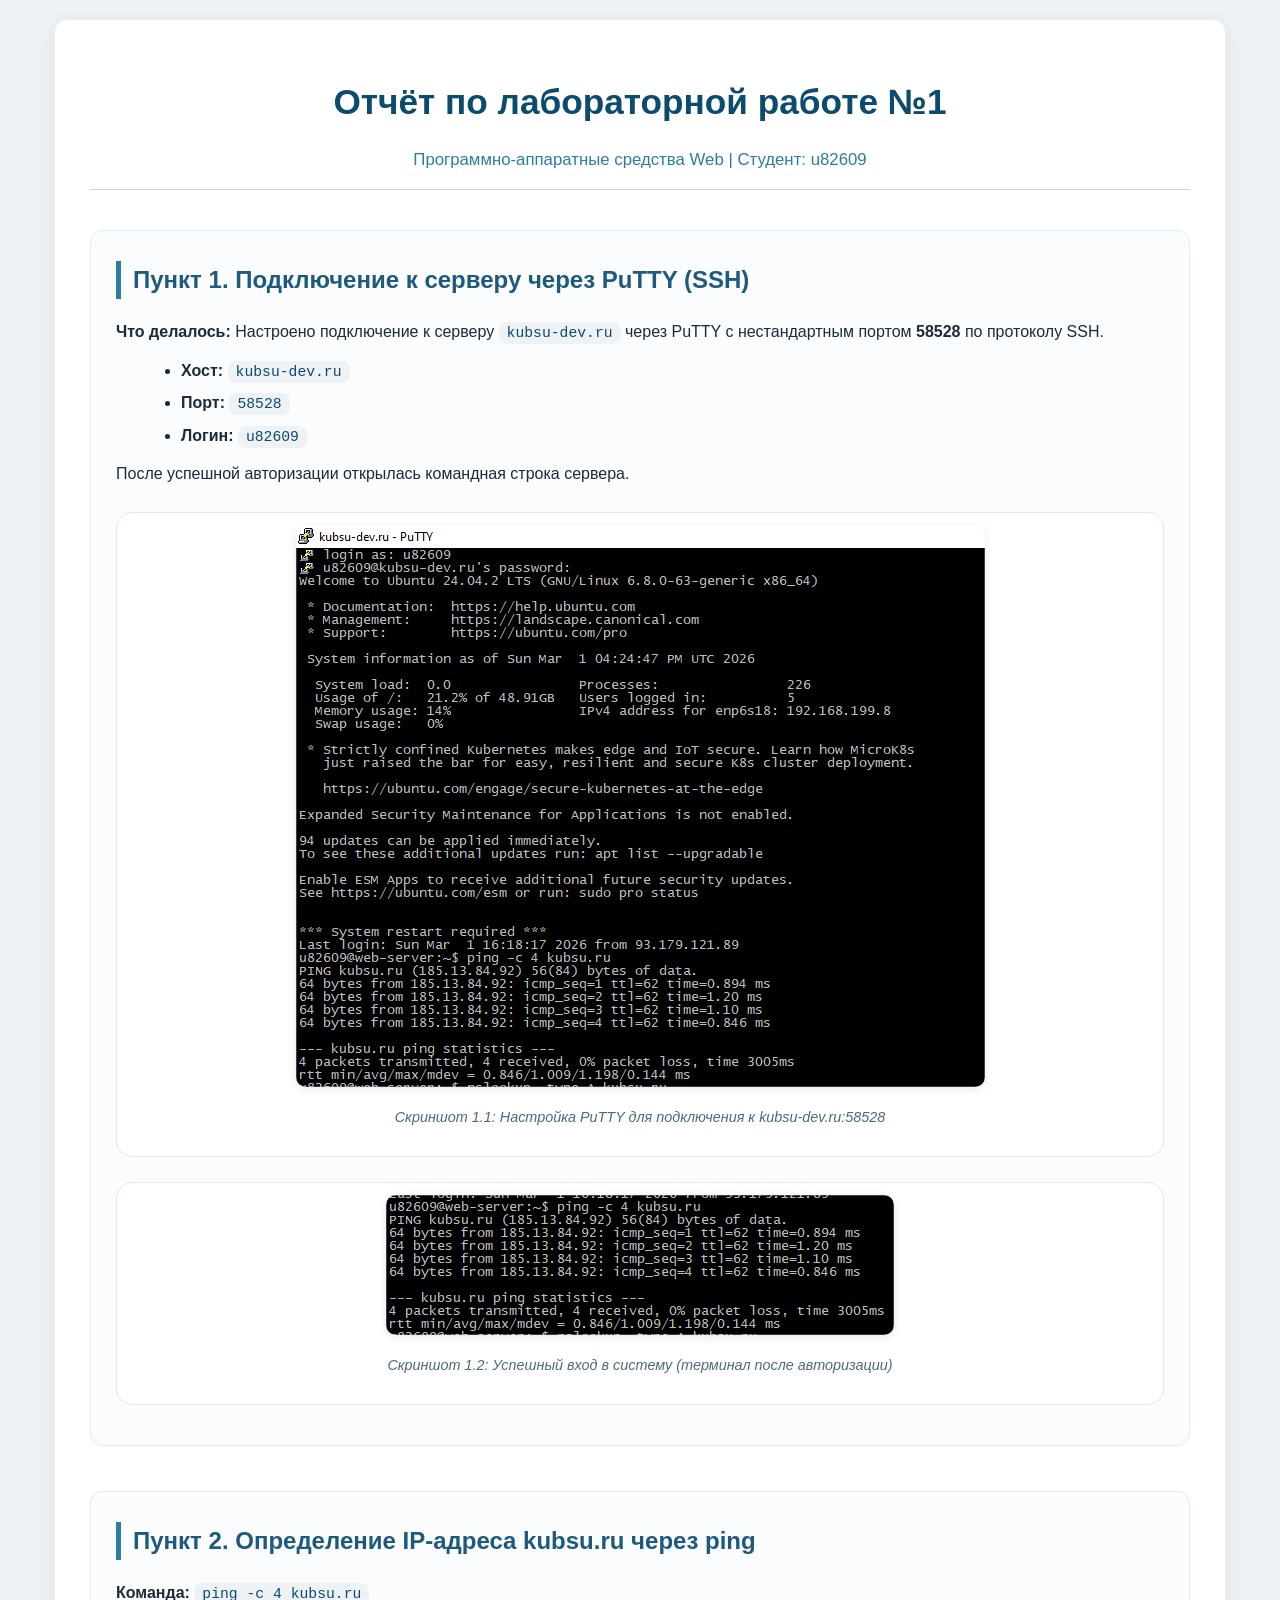
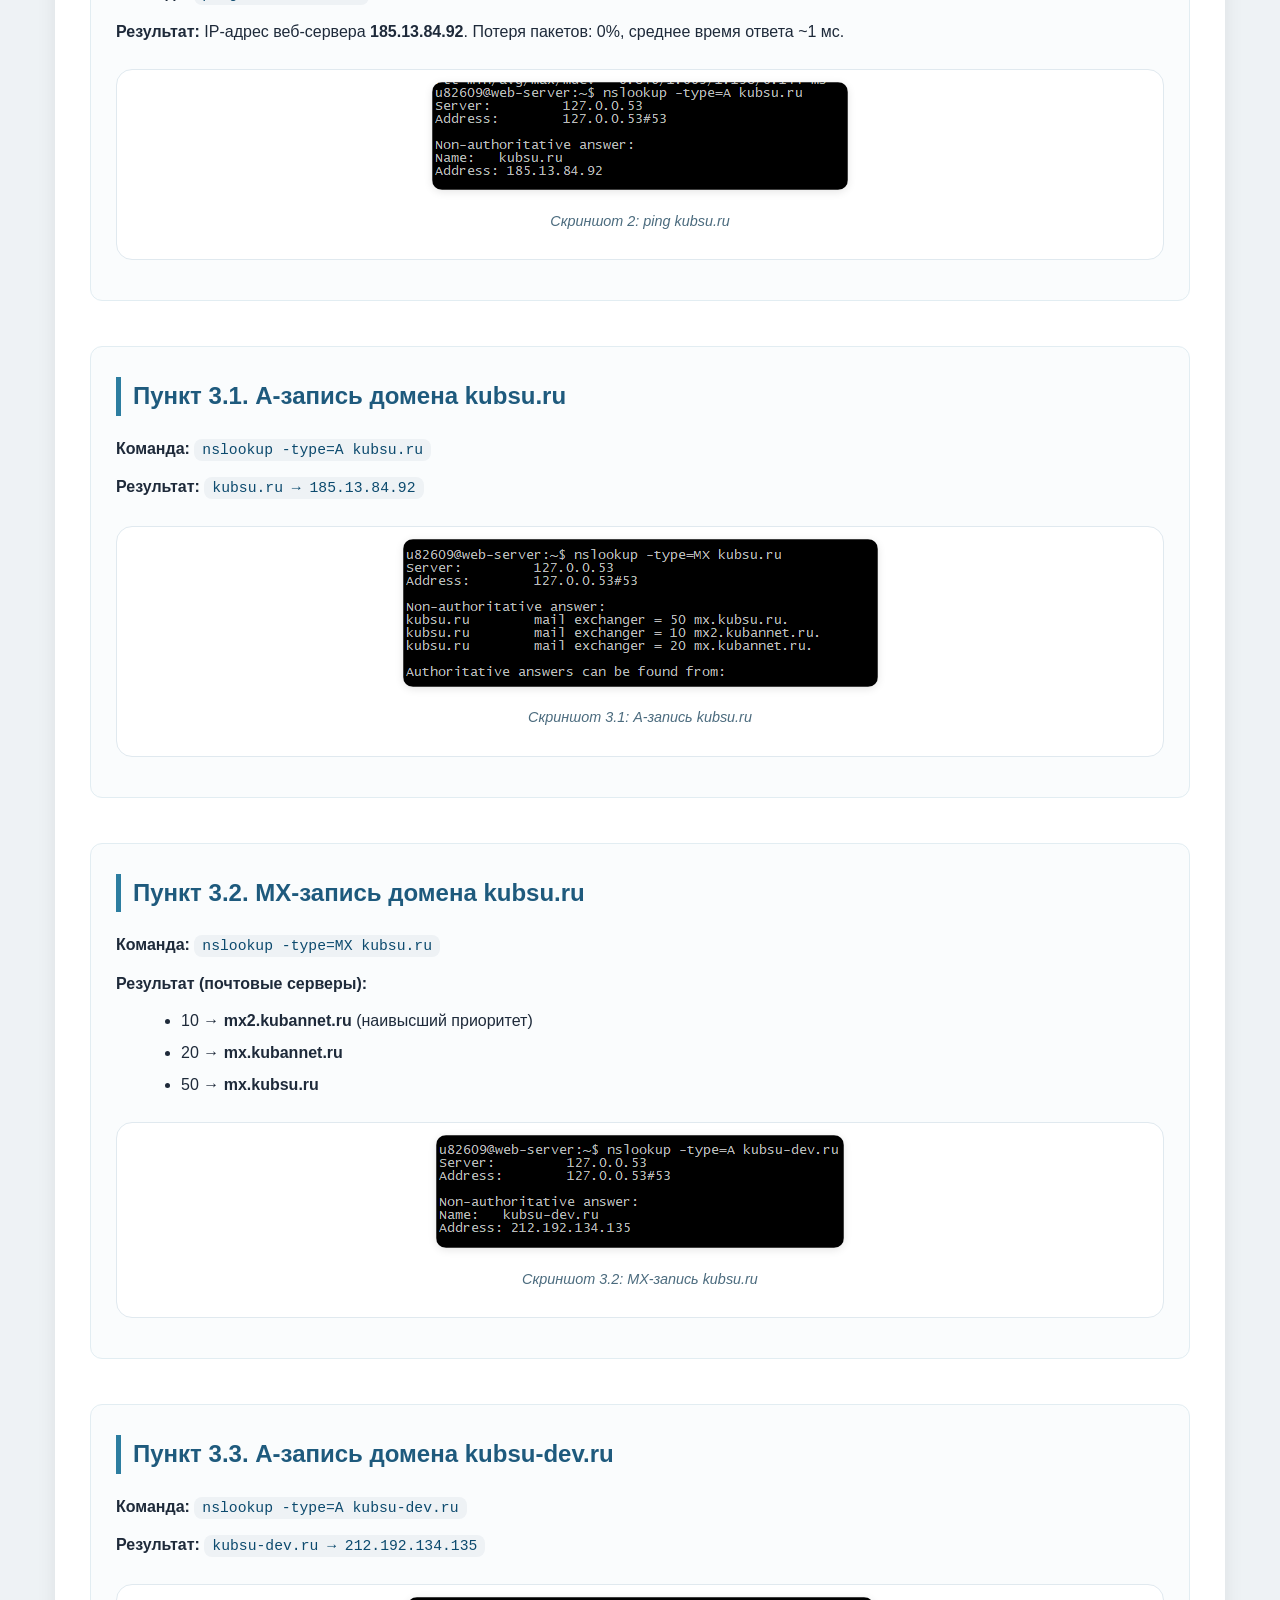
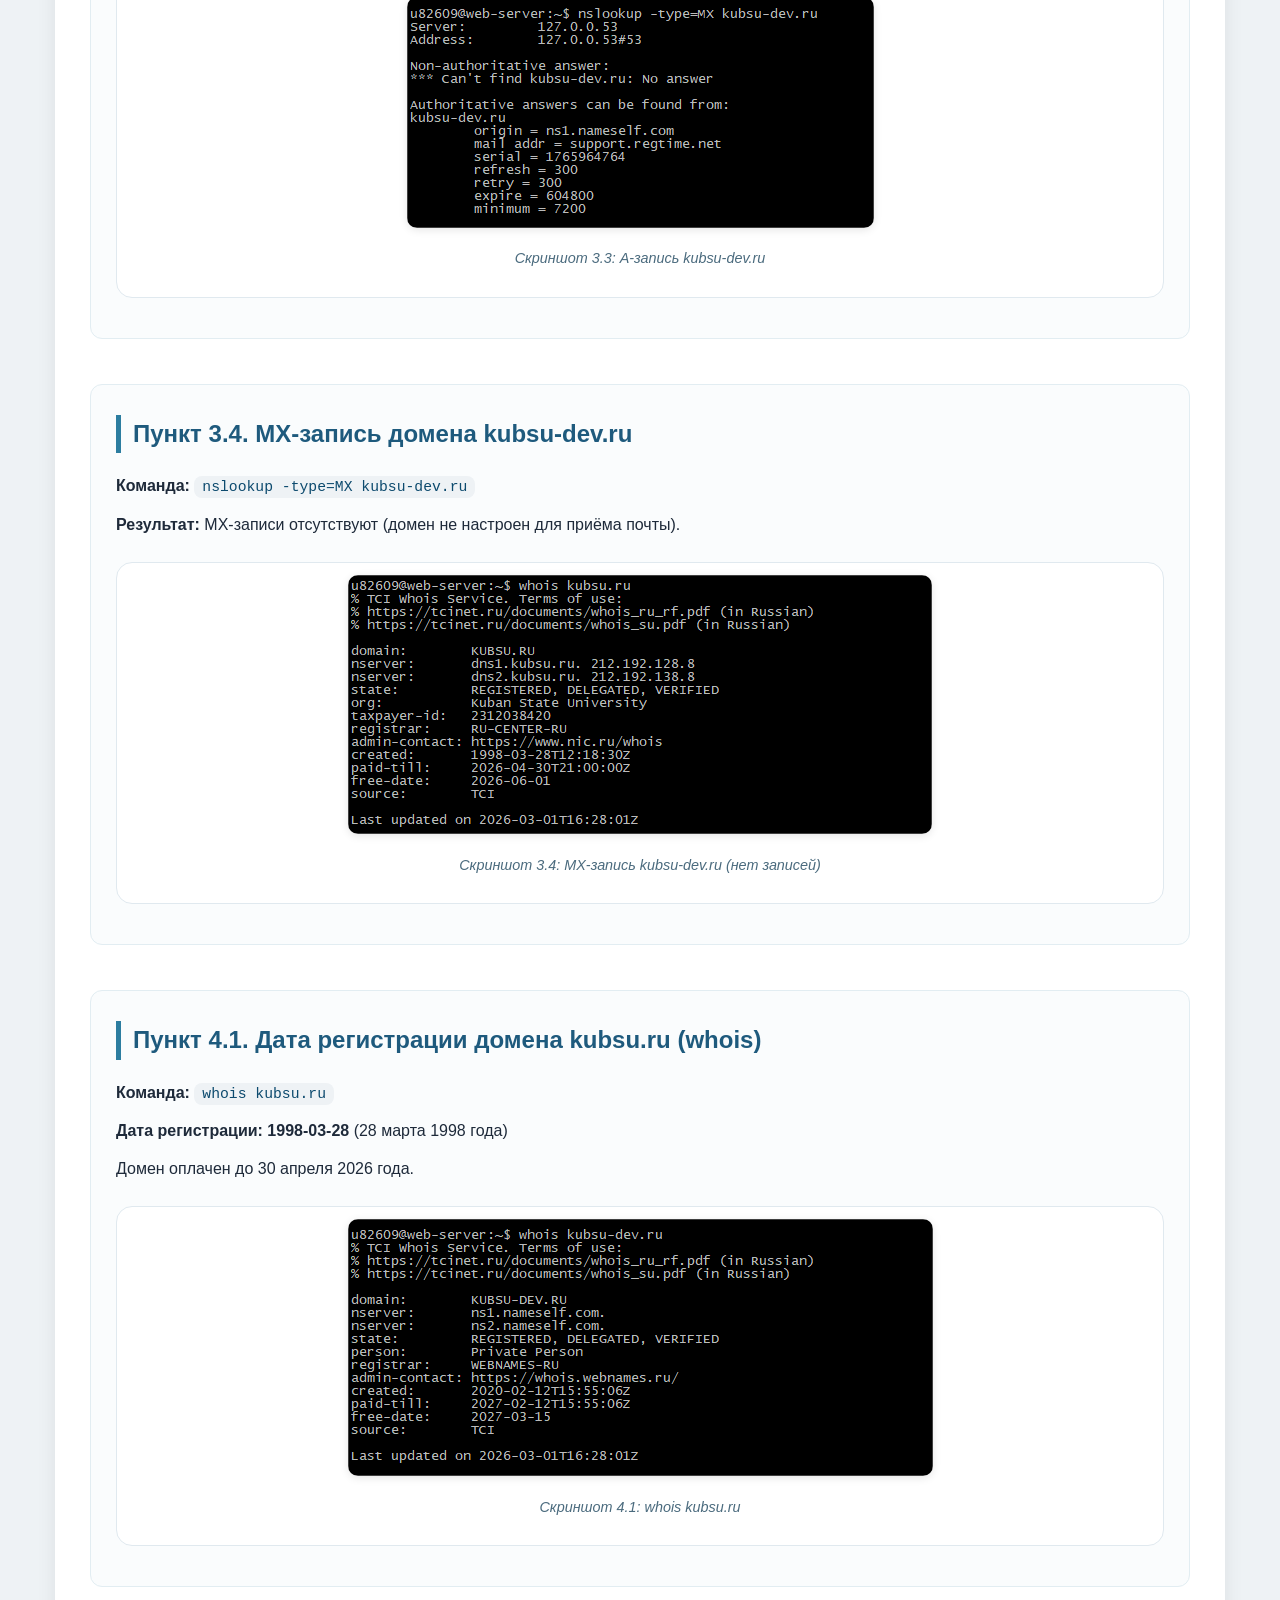
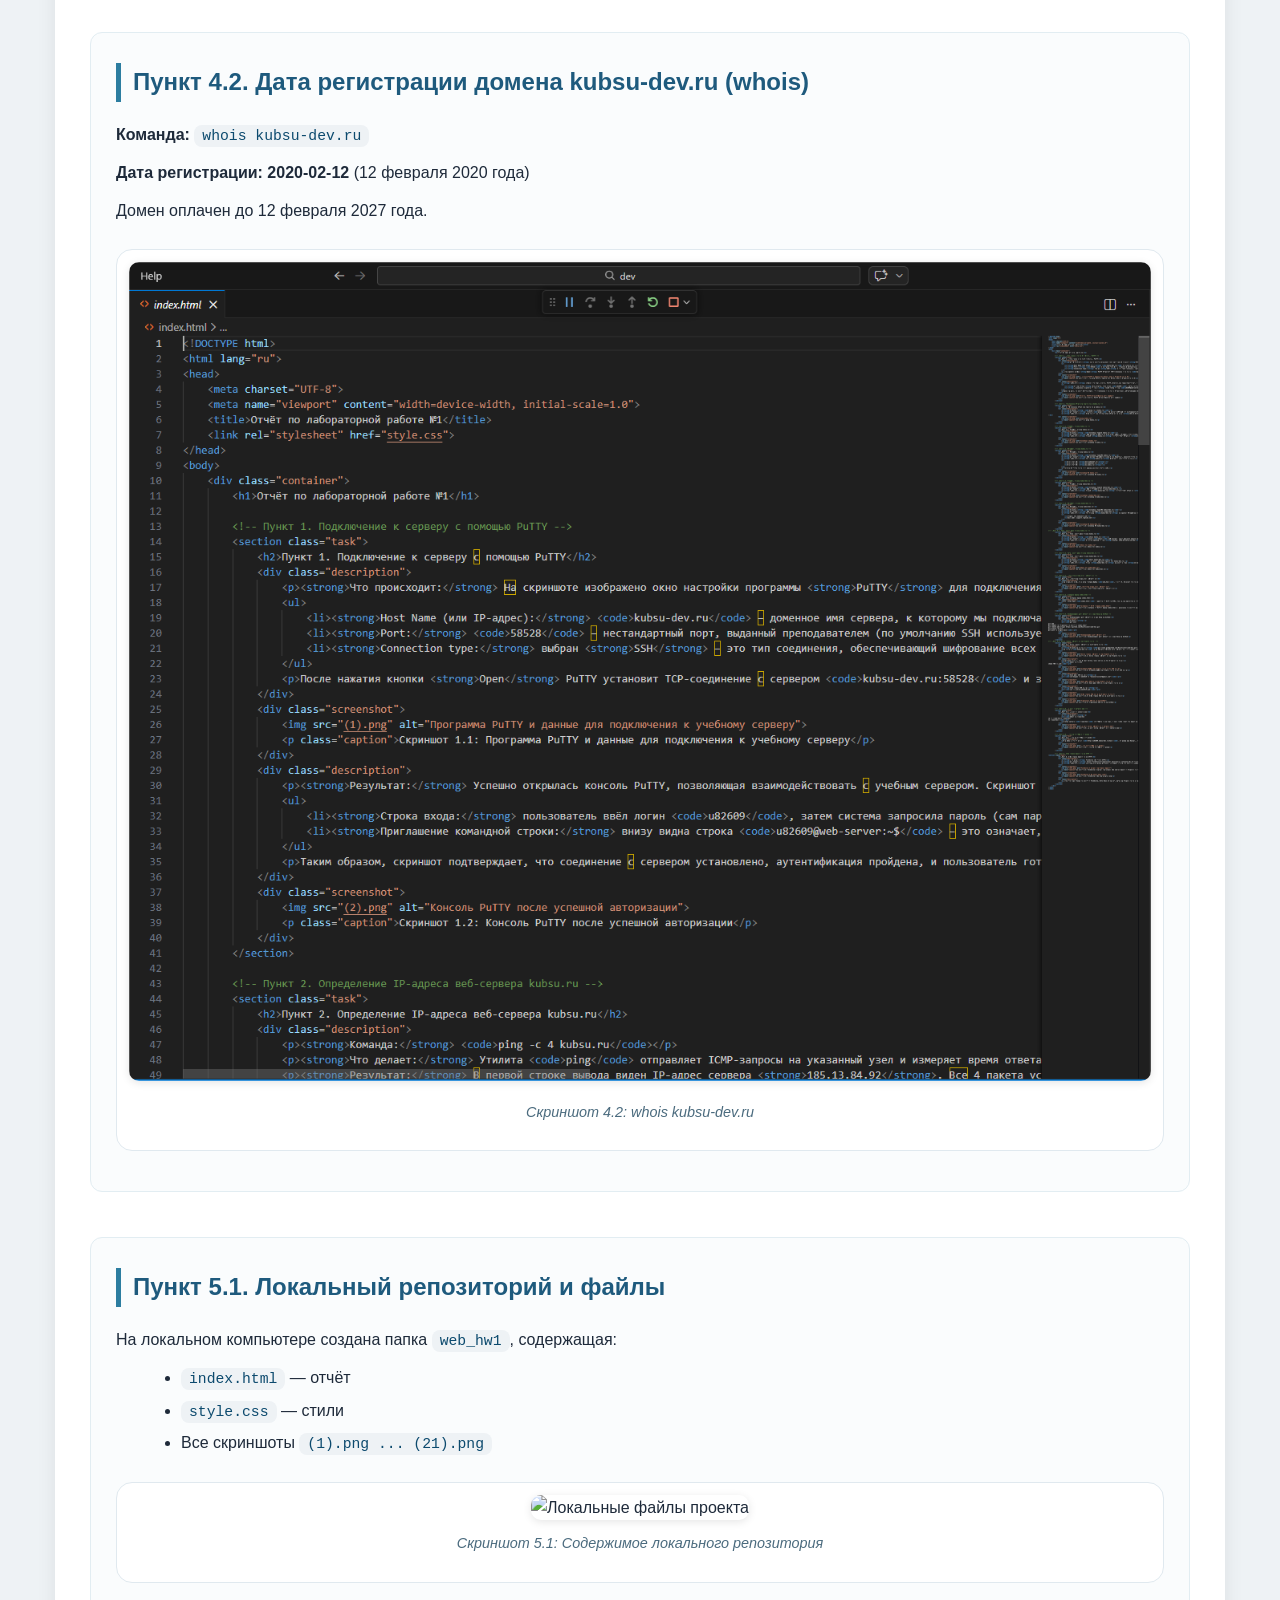
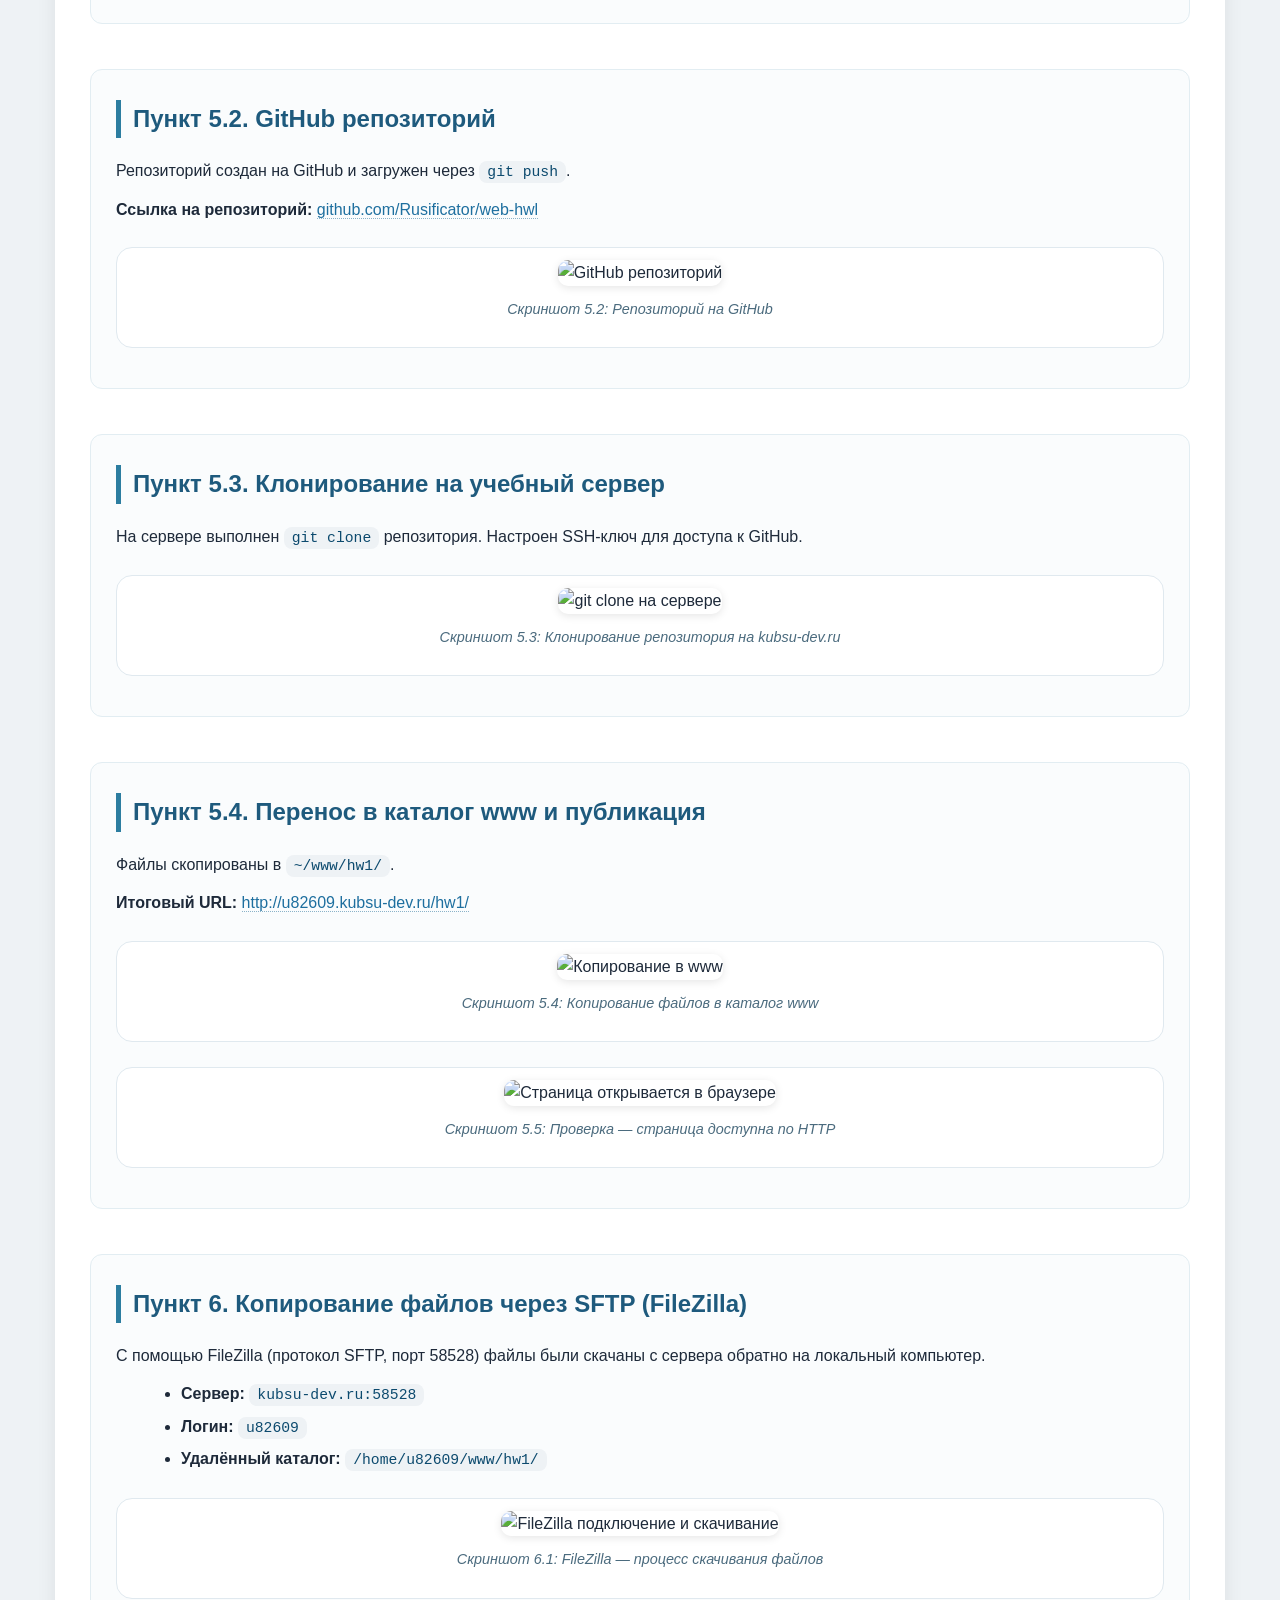
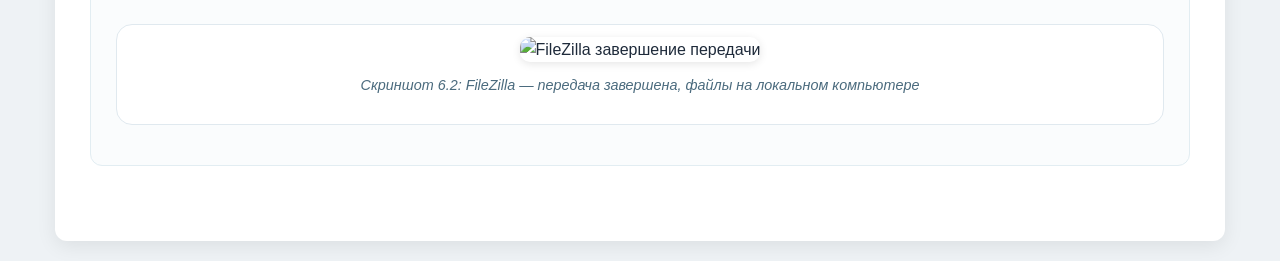
==== index.html @ 5d4e6d4d "Initial commit" ====
<!DOCTYPE html>
<html lang="ru">
<head>
    <meta charset="UTF-8">
    <meta name="viewport" content="width=device-width, initial-scale=1.0">
    <title>Отчёт по лабораторной работе №1</title>
    <link rel="stylesheet" href="style.css">
</head>
<body>
    <div class="container">
        <h1>Отчёт по лабораторной работе №1</h1>
        <p class="subtitle">Программно-аппаратные средства Web | Студент: u82609</p>
        
        <!-- ==================== ПУНКТ 1 ==================== -->
        <section class="task">
            <h2>Пункт 1. Подключение к серверу через PuTTY (SSH)</h2>
            <div class="description">
                <p><strong>Что делалось:</strong> Настроено подключение к серверу <code>kubsu-dev.ru</code> через PuTTY с нестандартным портом <strong>58528</strong> по протоколу SSH.</p>
                <ul>
                    <li><strong>Хост:</strong> <code>kubsu-dev.ru</code></li>
                    <li><strong>Порт:</strong> <code>58528</code></li>
                    <li><strong>Логин:</strong> <code>u82609</code></li>
                </ul>
                <p>После успешной авторизации открылась командная строка сервера.</p>
            </div>
            <div class="screenshot">
                <img src="(1).png" alt="PuTTY настройки подключения">
                <p class="caption">Скриншот 1.1: Настройка PuTTY для подключения к kubsu-dev.ru:58528</p>
            </div>
            <div class="screenshot">
                <img src="(2).png" alt="Успешный вход в систему">
                <p class="caption">Скриншот 1.2: Успешный вход в систему (терминал после авторизации)</p>
            </div>
        </section>

        <!-- ==================== ПУНКТ 2 ==================== -->
        <section class="task">
            <h2>Пункт 2. Определение IP-адреса kubsu.ru через ping</h2>
            <div class="description">
                <p><strong>Команда:</strong> <code>ping -c 4 kubsu.ru</code></p>
                <p><strong>Результат:</strong> IP-адрес веб-сервера <strong>185.13.84.92</strong>. Потеря пакетов: 0%, среднее время ответа ~1 мс.</p>
            </div>
            <div class="screenshot">
                <img src="(3).png" alt="Результат ping kubsu.ru">
                <p class="caption">Скриншот 2: ping kubsu.ru</p>
            </div>
        </section>

        <!-- ==================== ПУНКТ 3 (A и MX записи) ==================== -->
        <section class="task">
            <h2>Пункт 3.1. A-запись домена kubsu.ru</h2>
            <div class="description">
                <p><strong>Команда:</strong> <code>nslookup -type=A kubsu.ru</code></p>
                <p><strong>Результат:</strong> <code>kubsu.ru → 185.13.84.92</code></p>
            </div>
            <div class="screenshot">
                <img src="(4).png" alt="nslookup A kubsu.ru">
                <p class="caption">Скриншот 3.1: A-запись kubsu.ru</p>
            </div>
        </section>

        <section class="task">
            <h2>Пункт 3.2. MX-запись домена kubsu.ru</h2>
            <div class="description">
                <p><strong>Команда:</strong> <code>nslookup -type=MX kubsu.ru</code></p>
                <p><strong>Результат (почтовые серверы):</strong></p>
                <ul>
                    <li>10 → <strong>mx2.kubannet.ru</strong> (наивысший приоритет)</li>
                    <li>20 → <strong>mx.kubannet.ru</strong></li>
                    <li>50 → <strong>mx.kubsu.ru</strong></li>
                </ul>
            </div>
            <div class="screenshot">
                <img src="(5).png" alt="nslookup MX kubsu.ru">
                <p class="caption">Скриншот 3.2: MX-запись kubsu.ru</p>
            </div>
        </section>

        <section class="task">
            <h2>Пункт 3.3. A-запись домена kubsu-dev.ru</h2>
            <div class="description">
                <p><strong>Команда:</strong> <code>nslookup -type=A kubsu-dev.ru</code></p>
                <p><strong>Результат:</strong> <code>kubsu-dev.ru → 212.192.134.135</code></p>
            </div>
            <div class="screenshot">
                <img src="(6).png" alt="nslookup A kubsu-dev.ru">
                <p class="caption">Скриншот 3.3: A-запись kubsu-dev.ru</p>
            </div>
        </section>

        <section class="task">
            <h2>Пункт 3.4. MX-запись домена kubsu-dev.ru</h2>
            <div class="description">
                <p><strong>Команда:</strong> <code>nslookup -type=MX kubsu-dev.ru</code></p>
                <p><strong>Результат:</strong> MX-записи отсутствуют (домен не настроен для приёма почты).</p>
            </div>
            <div class="screenshot">
                <img src="(7).png" alt="nslookup MX kubsu-dev.ru">
                <p class="caption">Скриншот 3.4: MX-запись kubsu-dev.ru (нет записей)</p>
            </div>
        </section>

        <!-- ==================== ПУНКТ 4 (WHOIS) ==================== -->
        <section class="task">
            <h2>Пункт 4.1. Дата регистрации домена kubsu.ru (whois)</h2>
            <div class="description">
                <p><strong>Команда:</strong> <code>whois kubsu.ru</code></p>
                <p><strong>Дата регистрации:</strong> <strong>1998-03-28</strong> (28 марта 1998 года)</p>
                <p>Домен оплачен до 30 апреля 2026 года.</p>
            </div>
            <div class="screenshot">
                <img src="(8).png" alt="whois kubsu.ru">
                <p class="caption">Скриншот 4.1: whois kubsu.ru</p>
            </div>
        </section>

        <section class="task">
            <h2>Пункт 4.2. Дата регистрации домена kubsu-dev.ru (whois)</h2>
            <div class="description">
                <p><strong>Команда:</strong> <code>whois kubsu-dev.ru</code></p>
                <p><strong>Дата регистрации:</strong> <strong>2020-02-12</strong> (12 февраля 2020 года)</p>
                <p>Домен оплачен до 12 февраля 2027 года.</p>
            </div>
            <div class="screenshot">
                <img src="(9).png" alt="whois kubsu-dev.ru">
                <p class="caption">Скриншот 4.2: whois kubsu-dev.ru</p>
            </div>
        </section>

        <!-- ==================== ПУНКТ 5 (Git + сервер) ==================== -->
        <section class="task">
            <h2>Пункт 5.1. Локальный репозиторий и файлы</h2>
            <div class="description">
                <p>На локальном компьютере создана папка <code>web_hw1</code>, содержащая:</p>
                <ul>
                    <li><code>index.html</code> — отчёт</li>
                    <li><code>style.css</code> — стили</li>
                    <li>Все скриншоты <code>(1).png ... (21).png</code></li>
                </ul>
            </div>
            <div class="screenshot">
                <img src="(10).png" alt="Локальные файлы проекта">
                <p class="caption">Скриншот 5.1: Содержимое локального репозитория</p>
            </div>
        </section>

        <section class="task">
            <h2>Пункт 5.2. GitHub репозиторий</h2>
            <div class="description">
                <p>Репозиторий создан на GitHub и загружен через <code>git push</code>.</p>
                <p><strong>Ссылка на репозиторий:</strong> <a href="https://github.com/Rusificator/web-hwl" target="_blank">github.com/Rusificator/web-hwl</a></p>
            </div>
            <div class="screenshot">
                <img src="(12).png" alt="GitHub репозиторий">
                <p class="caption">Скриншот 5.2: Репозиторий на GitHub</p>
            </div>
        </section>

        <section class="task">
            <h2>Пункт 5.3. Клонирование на учебный сервер</h2>
            <div class="description">
                <p>На сервере выполнен <code>git clone</code> репозитория. Настроен SSH-ключ для доступа к GitHub.</p>
            </div>
            <div class="screenshot">
                <img src="(13).png" alt="git clone на сервере">
                <p class="caption">Скриншот 5.3: Клонирование репозитория на kubsu-dev.ru</p>
            </div>
        </section>

        <section class="task">
            <h2>Пункт 5.4. Перенос в каталог www и публикация</h2>
            <div class="description">
                <p>Файлы скопированы в <code>~/www/hw1/</code>.</p>
                <p><strong>Итоговый URL:</strong> <a href="http://u82609.kubsu-dev.ru/hw1/" target="_blank">http://u82609.kubsu-dev.ru/hw1/</a></p>
            </div>
            <div class="screenshot">
                <img src="(18).png" alt="Копирование в www">
                <p class="caption">Скриншот 5.4: Копирование файлов в каталог www</p>
            </div>
            <div class="screenshot">
                <img src="(19).png" alt="Страница открывается в браузере">
                <p class="caption">Скриншот 5.5: Проверка — страница доступна по HTTP</p>
            </div>
        </section>

        <!-- ==================== ПУНКТ 6 (FileZilla SFTP) ==================== -->
        <section class="task">
            <h2>Пункт 6. Копирование файлов через SFTP (FileZilla)</h2>
            <div class="description">
                <p>С помощью FileZilla (протокол SFTP, порт 58528) файлы были скачаны с сервера обратно на локальный компьютер.</p>
                <ul>
                    <li><strong>Сервер:</strong> <code>kubsu-dev.ru:58528</code></li>
                    <li><strong>Логин:</strong> <code>u82609</code></li>
                    <li><strong>Удалённый каталог:</strong> <code>/home/u82609/www/hw1/</code></li>
                </ul>
            </div>
            <div class="screenshot">
                <img src="(20).png" alt="FileZilla подключение и скачивание">
                <p class="caption">Скриншот 6.1: FileZilla — процесс скачивания файлов</p>
            </div>
            <div class="screenshot">
                <img src="(21).png" alt="FileZilla завершение передачи">
                <p class="caption">Скриншот 6.2: FileZilla — передача завершена, файлы на локальном компьютере</p>
            </div>
        </section>
    </div>
</body>
</html>
---- style.css ----
body {
    font-family: 'Segoe UI', Tahoma, Geneva, Verdana, sans-serif;
    line-height: 1.6;
    margin: 0;
    padding: 20px;
    background-color: #eef2f5;
    color: #1e2a3a;
}

.container {
    max-width: 1100px;
    margin: 0 auto;
    background-color: white;
    padding: 30px 35px;
    box-shadow: 0 5px 20px rgba(0,0,0,0.08);
    border-radius: 12px;
}

h1 {
    color: #0a4b6e;
    text-align: center;
    margin-bottom: 8px;
    font-size: 2.2em;
}

.subtitle {
    text-align: center;
    color: #2c7da0;
    margin-bottom: 40px;
    border-bottom: 1px solid #cbd5e1;
    padding-bottom: 15px;
    font-size: 1.05em;
}

h2 {
    color: #1e5a7d;
    margin-top: 10px;
    margin-bottom: 20px;
    padding-left: 12px;
    border-left: 5px solid #2c7da0;
    font-size: 1.5em;
}

.task {
    margin-bottom: 45px;
    padding: 20px 25px;
    background-color: #fafcfd;
    border-radius: 12px;
    border: 1px solid #e2edf2;
    transition: box-shadow 0.2s;
}

.task:hover {
    box-shadow: 0 4px 12px rgba(0,0,0,0.05);
}

.description {
    margin-bottom: 25px;
}

.description p {
    margin: 12px 0;
}

.description ul, .description ol {
    margin: 10px 0 10px 25px;
}

.description li {
    margin: 6px 0;
}

.description code, pre {
    background-color: #eef2f5;
    padding: 3px 8px;
    border-radius: 8px;
    font-family: 'Fira Code', 'Courier New', monospace;
    font-size: 0.92em;
    color: #0c4a6e;
}

pre {
    padding: 12px 15px;
    overflow-x: auto;
    white-space: pre-wrap;
    word-wrap: break-word;
    background-color: #f1f5f9;
    border-left: 3px solid #2c7da0;
    margin: 15px 0;
}

.screenshot {
    margin: 25px 0 20px;
    text-align: center;
    background-color: #ffffff;
    padding: 12px;
    border-radius: 16px;
    border: 1px solid #e0e9ef;
}

.screenshot img {
    max-width: 100%;
    height: auto;
    border-radius: 10px;
    box-shadow: 0 2px 8px rgba(0,0,0,0.1);
}

.caption {
    margin-top: 12px;
    font-style: italic;
    color: #4b6b7e;
    font-size: 0.9em;
}

a {
    color: #1e6f9f;
    text-decoration: none;
    border-bottom: 1px dotted #8bb3c9;
}

a:hover {
    color: #0a4b6e;
    border-bottom: 1px solid #0a4b6e;
}

@media (max-width: 768px) {
    body {
        padding: 12px;
    }
    .container {
        padding: 18px;
    }
    h1 {
        font-size: 1.7em;
    }
    h2 {
        font-size: 1.3em;
    }
    .task {
        padding: 15px;
    }
}
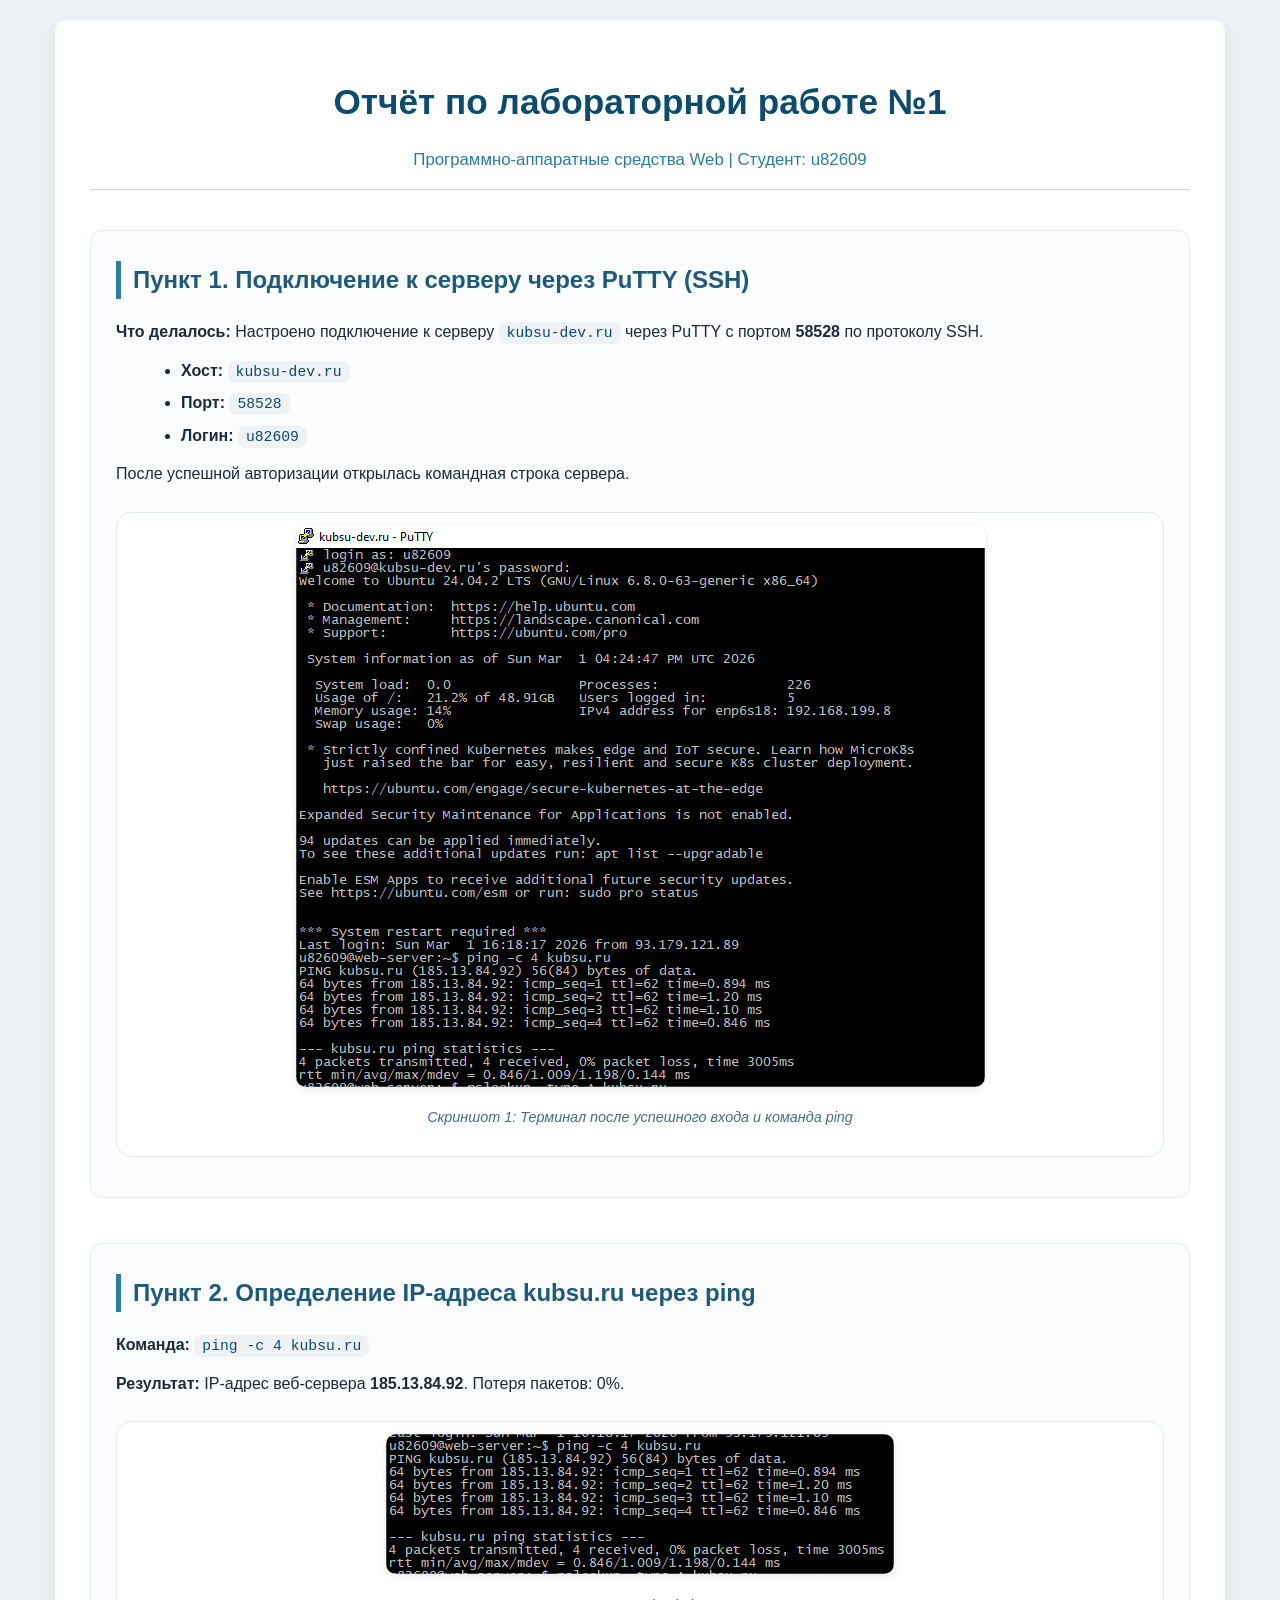
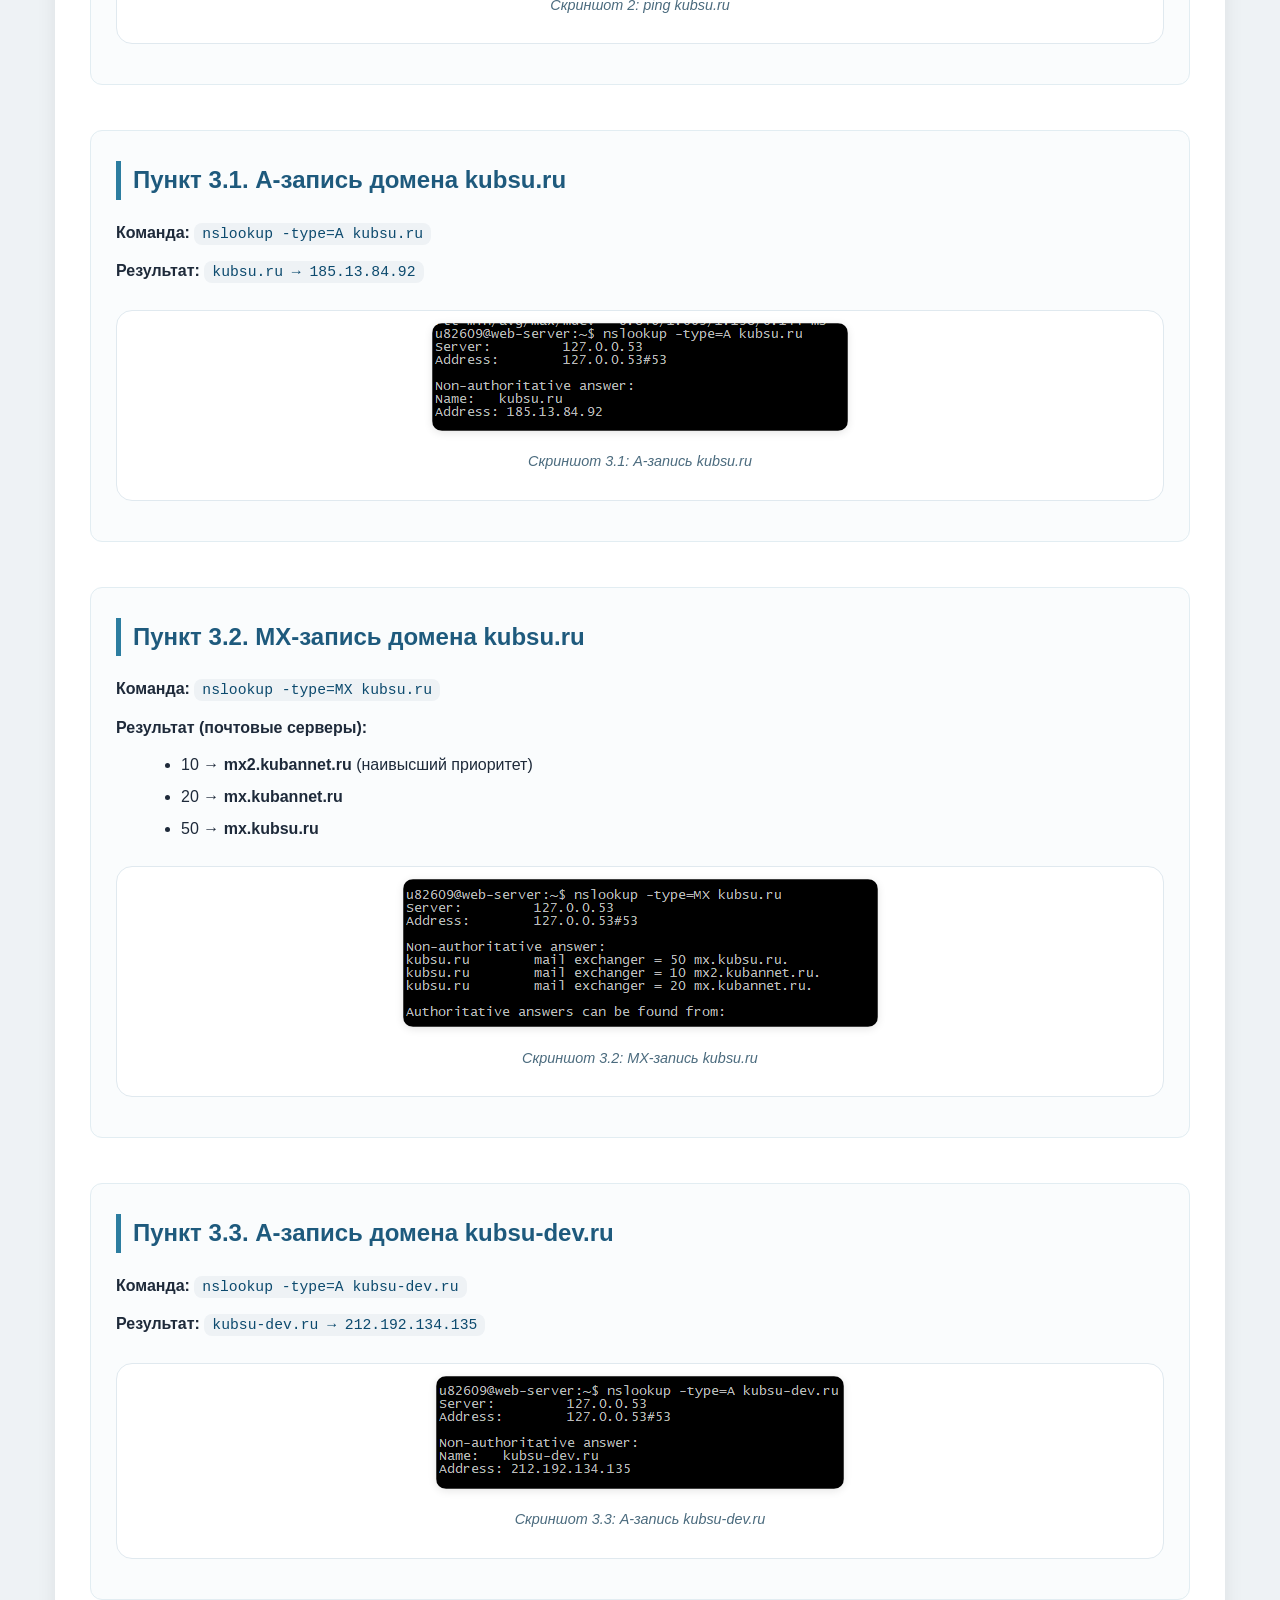
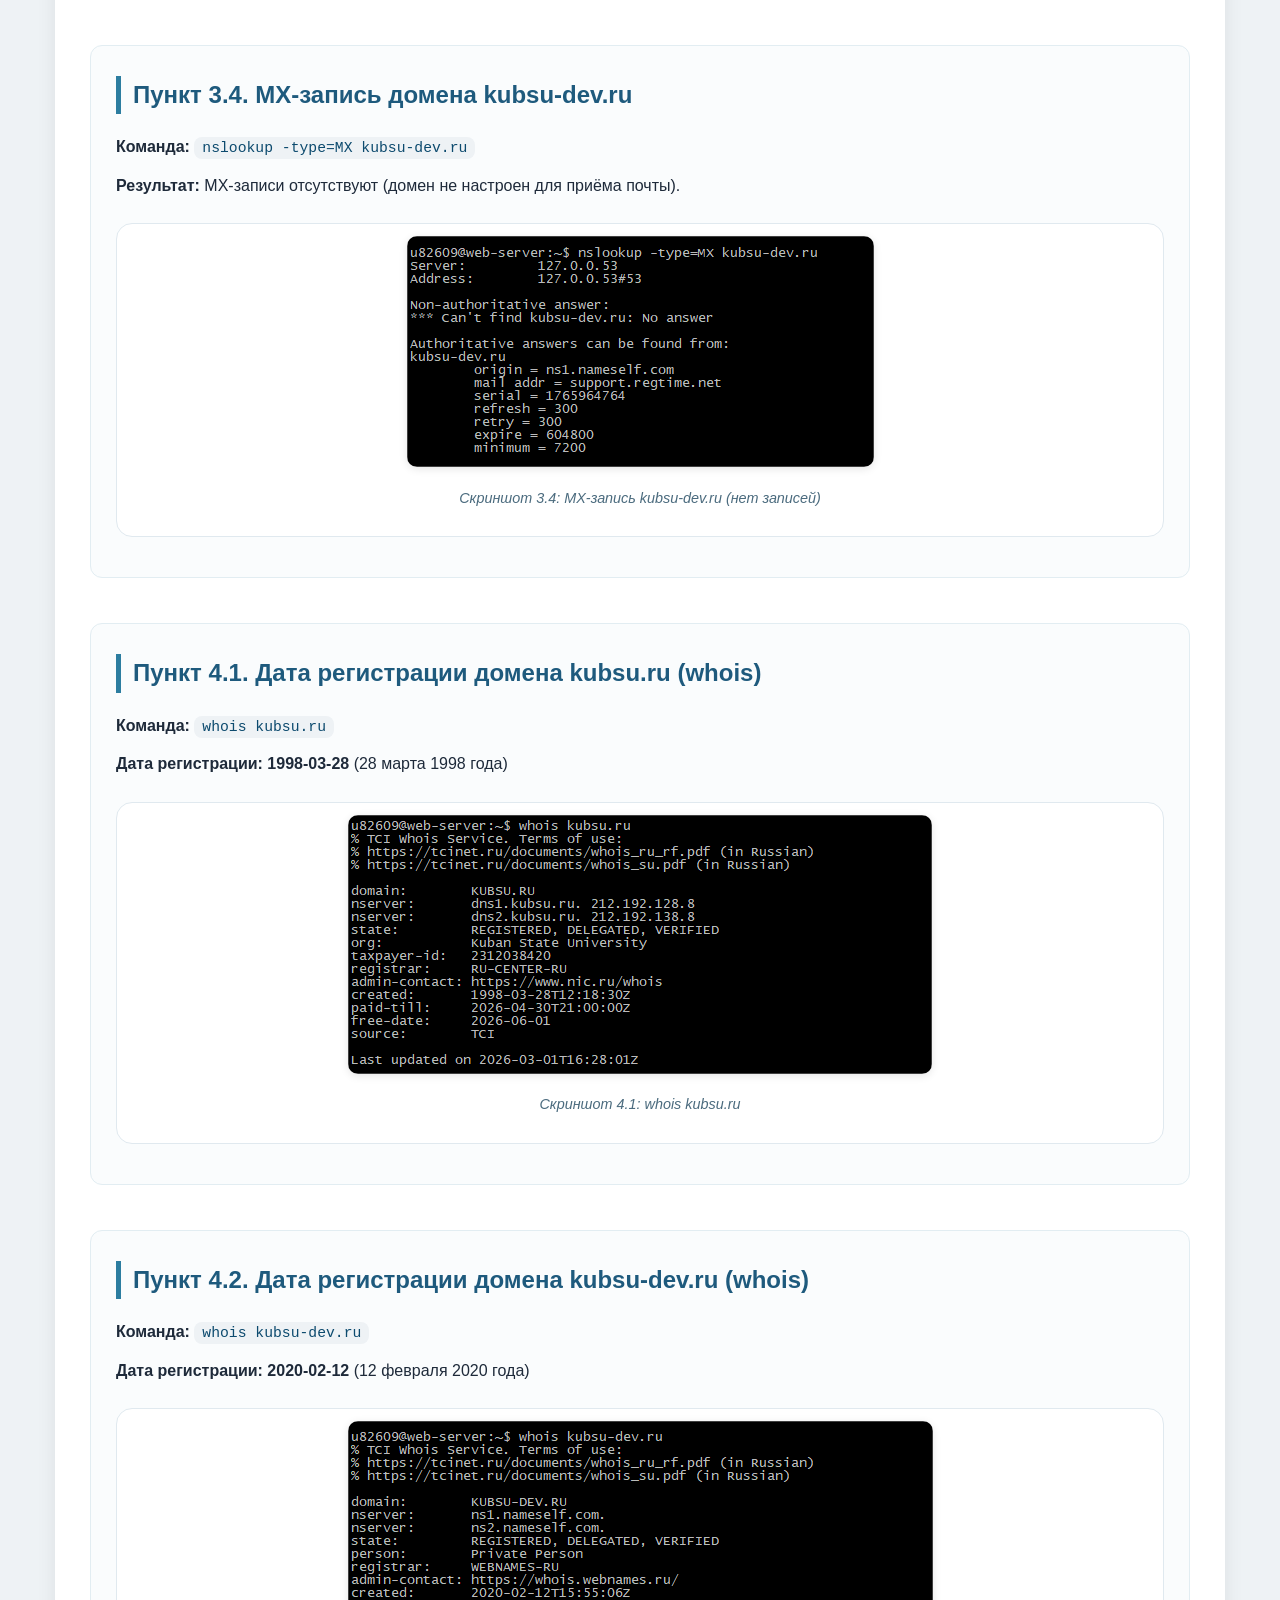
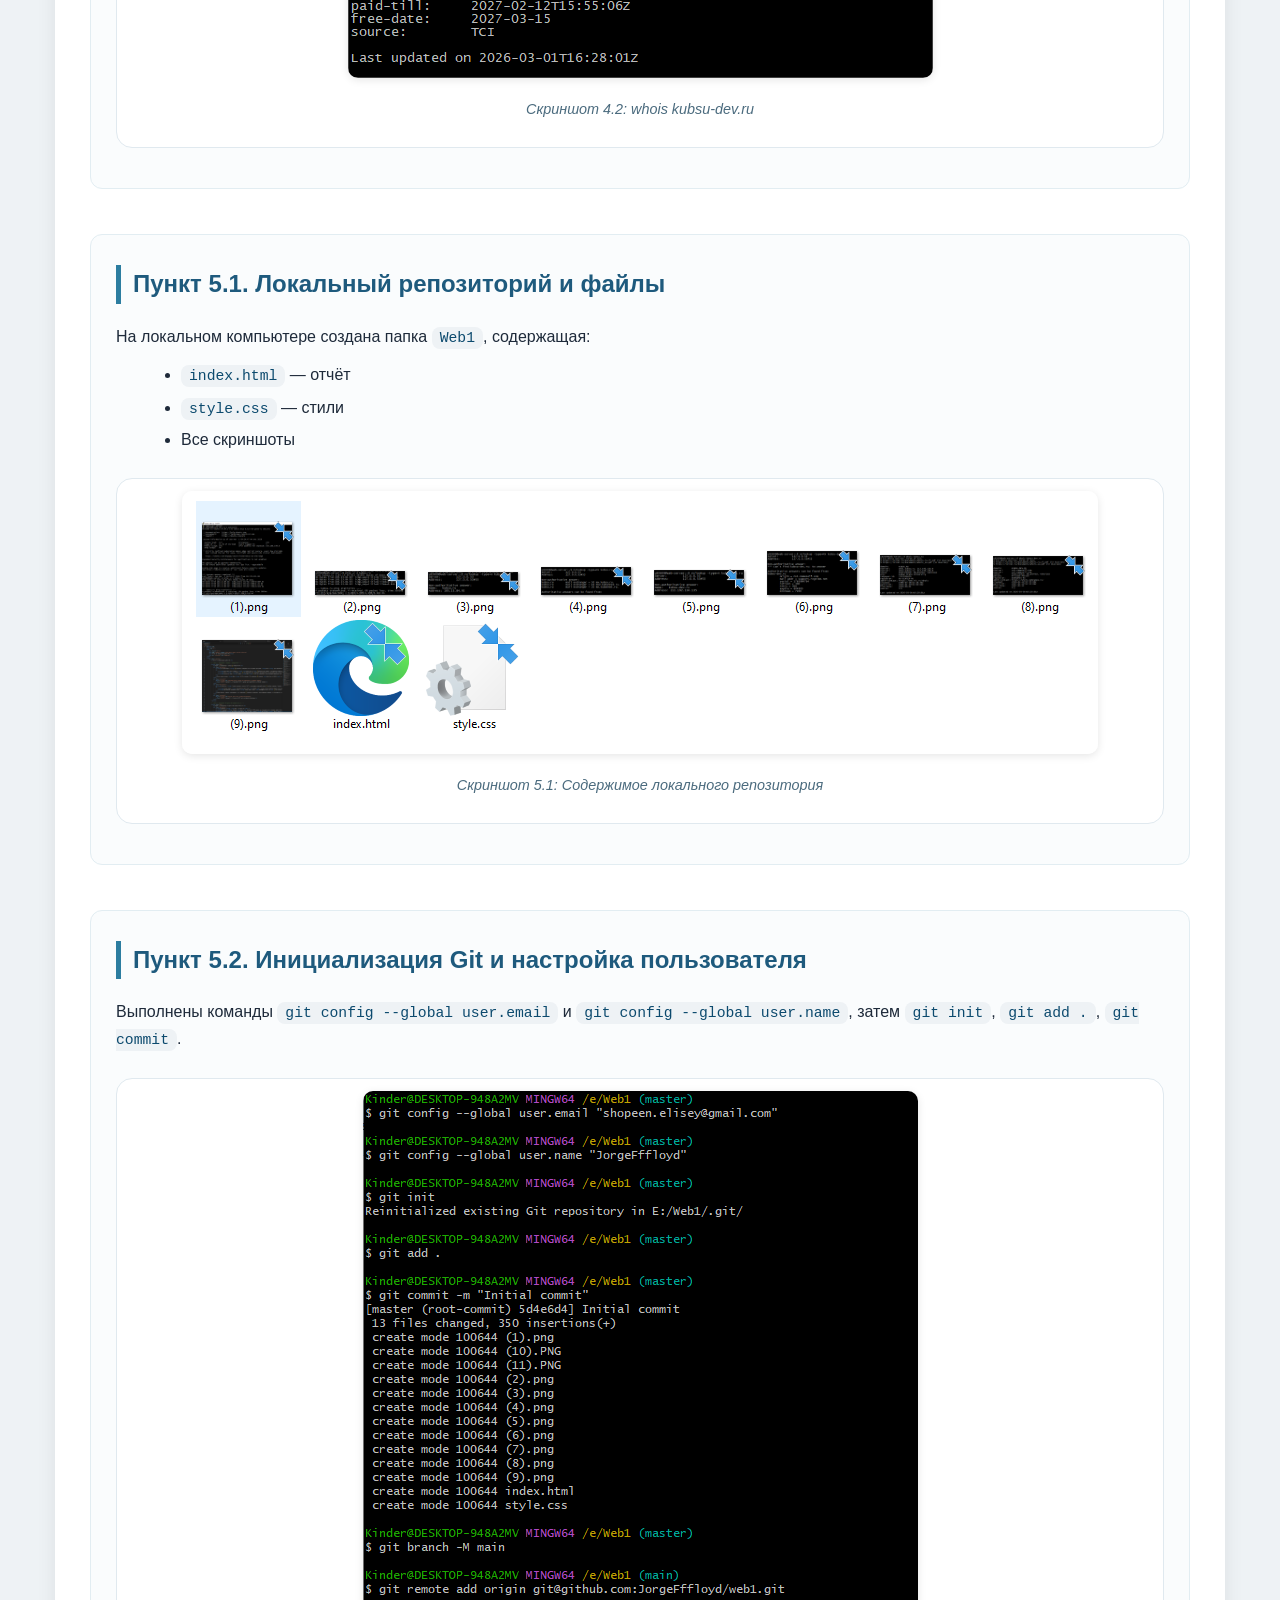
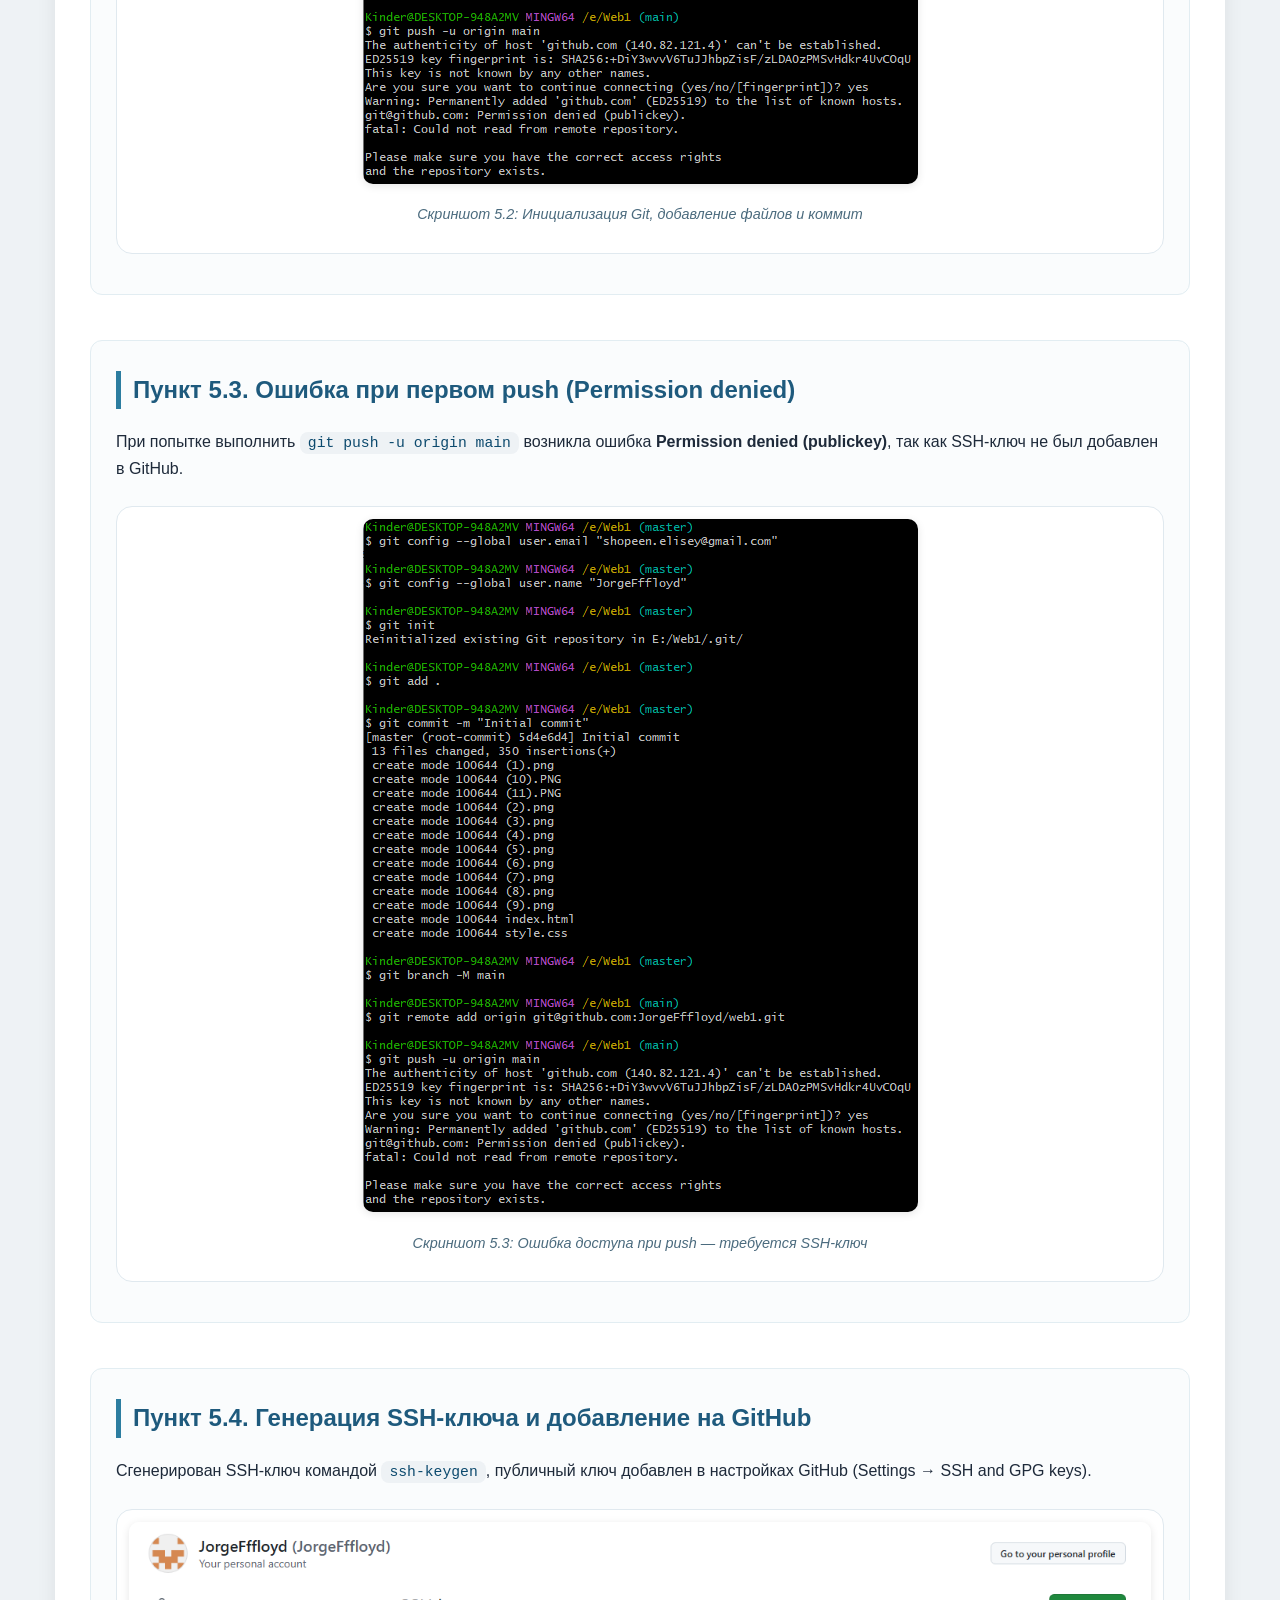
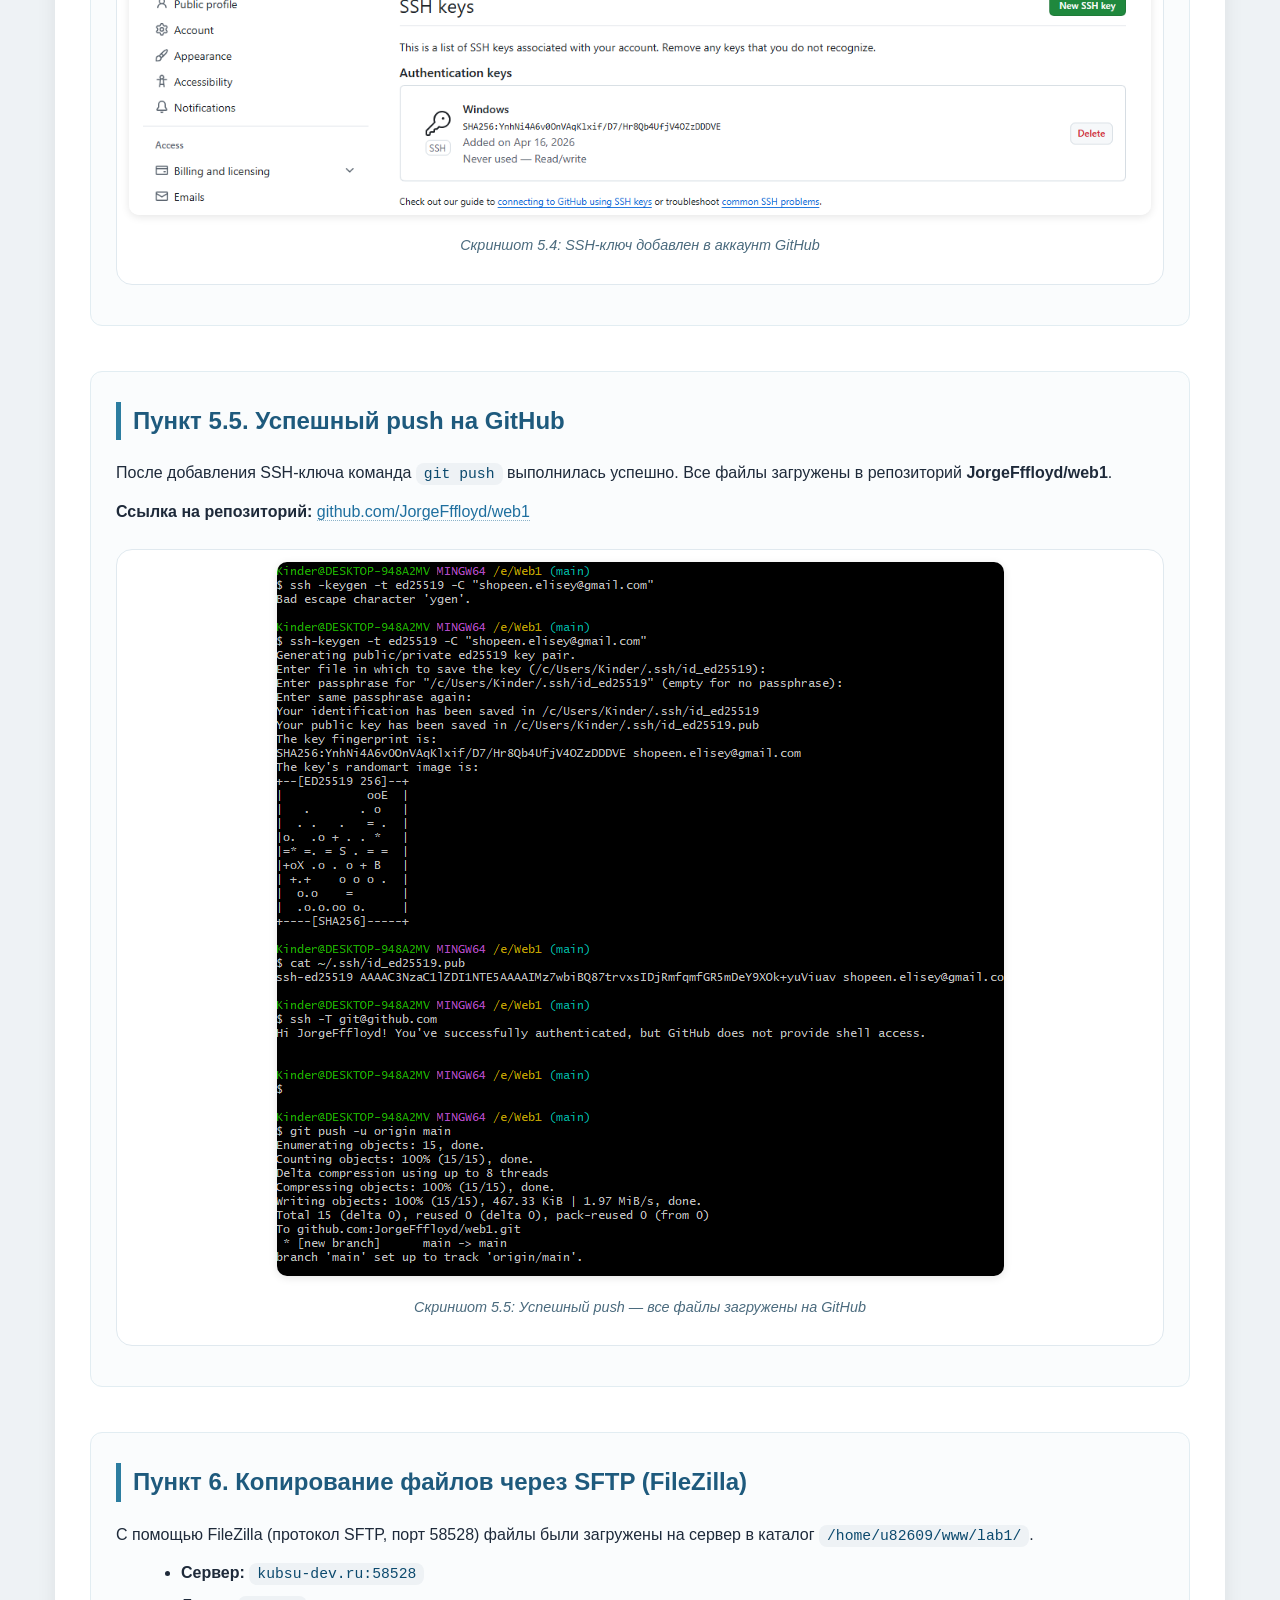
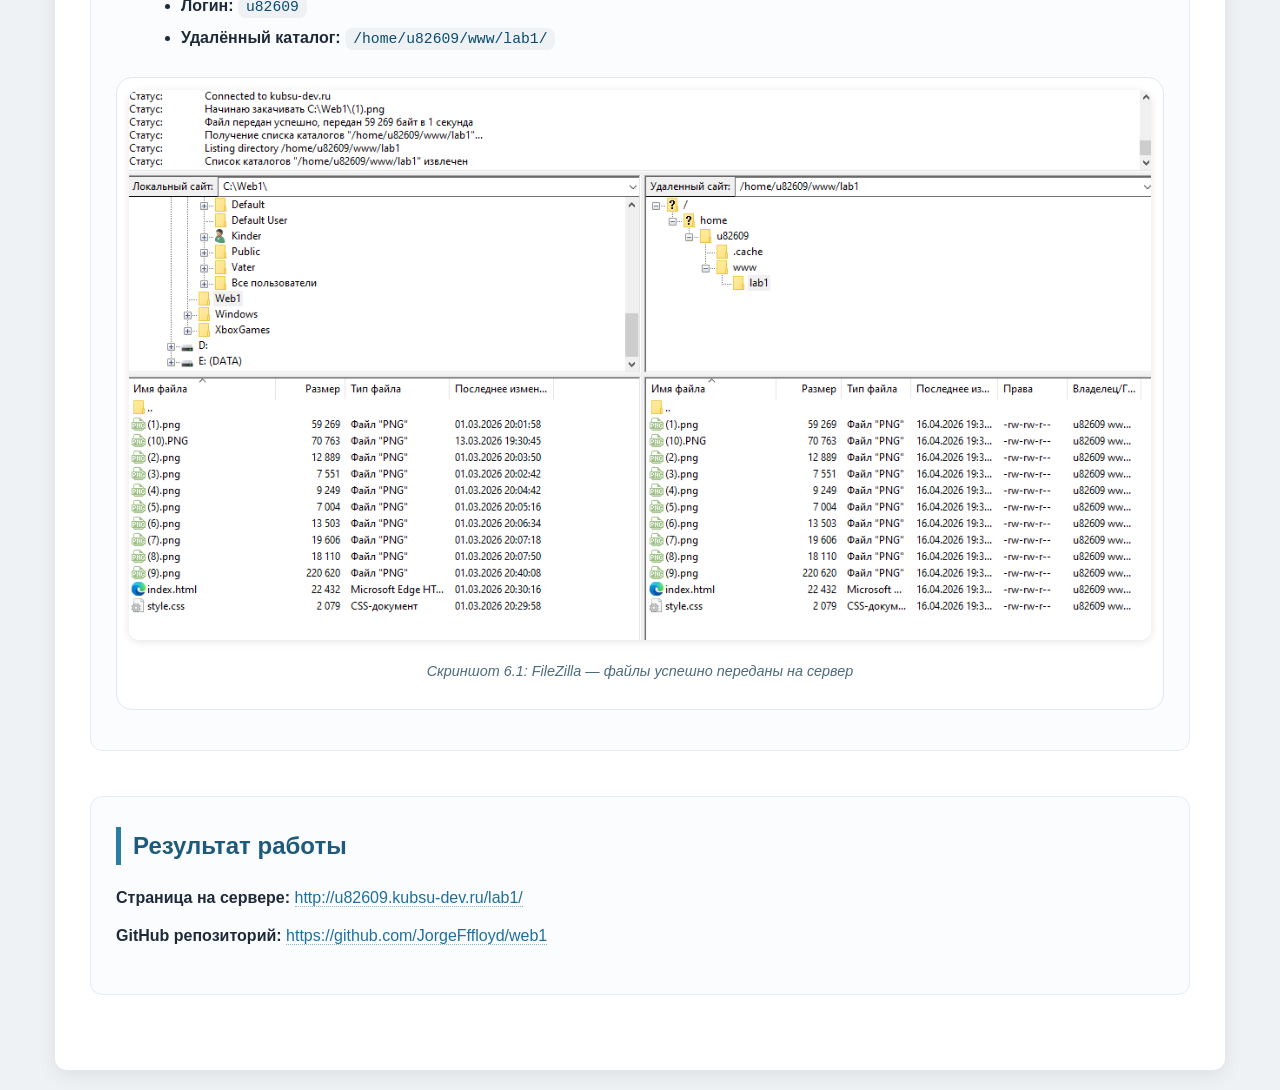
==== commit 7343c15d: "Обновлён отчёт, добавлены скриншоты" ====
--- a/index.html
+++ b/index.html
@@ -15,7 +15,7 @@
         <section class="task">
             <h2>Пункт 1. Подключение к серверу через PuTTY (SSH)</h2>
             <div class="description">
-                <p><strong>Что делалось:</strong> Настроено подключение к серверу <code>kubsu-dev.ru</code> через PuTTY с нестандартным портом <strong>58528</strong> по протоколу SSH.</p>
+                <p><strong>Что делалось:</strong> Настроено подключение к серверу <code>kubsu-dev.ru</code> через PuTTY с портом <strong>58528</strong> по протоколу SSH.</p>
                 <ul>
                     <li><strong>Хост:</strong> <code>kubsu-dev.ru</code></li>
                     <li><strong>Порт:</strong> <code>58528</code></li>
@@ -24,12 +24,8 @@
                 <p>После успешной авторизации открылась командная строка сервера.</p>
             </div>
             <div class="screenshot">
-                <img src="(1).png" alt="PuTTY настройки подключения">
-                <p class="caption">Скриншот 1.1: Настройка PuTTY для подключения к kubsu-dev.ru:58528</p>
-            </div>
-            <div class="screenshot">
-                <img src="(2).png" alt="Успешный вход в систему">
-                <p class="caption">Скриншот 1.2: Успешный вход в систему (терминал после авторизации)</p>
+                <img src="(1).png" alt="Результат ping kubsu.ru и терминал">
+                <p class="caption">Скриншот 1: Терминал после успешного входа и команда ping</p>
             </div>
         </section>
 
@@ -38,10 +34,10 @@
             <h2>Пункт 2. Определение IP-адреса kubsu.ru через ping</h2>
             <div class="description">
                 <p><strong>Команда:</strong> <code>ping -c 4 kubsu.ru</code></p>
-                <p><strong>Результат:</strong> IP-адрес веб-сервера <strong>185.13.84.92</strong>. Потеря пакетов: 0%, среднее время ответа ~1 мс.</p>
-            </div>
-            <div class="screenshot">
-                <img src="(3).png" alt="Результат ping kubsu.ru">
+                <p><strong>Результат:</strong> IP-адрес веб-сервера <strong>185.13.84.92</strong>. Потеря пакетов: 0%.</p>
+            </div>
+            <div class="screenshot">
+                <img src="(2).png" alt="Результат ping kubsu.ru">
                 <p class="caption">Скриншот 2: ping kubsu.ru</p>
             </div>
         </section>
@@ -54,7 +50,7 @@
                 <p><strong>Результат:</strong> <code>kubsu.ru → 185.13.84.92</code></p>
             </div>
             <div class="screenshot">
-                <img src="(4).png" alt="nslookup A kubsu.ru">
+                <img src="(3).png" alt="nslookup A kubsu.ru">
                 <p class="caption">Скриншот 3.1: A-запись kubsu.ru</p>
             </div>
         </section>
@@ -71,7 +67,7 @@
                 </ul>
             </div>
             <div class="screenshot">
-                <img src="(5).png" alt="nslookup MX kubsu.ru">
+                <img src="(4).png" alt="nslookup MX kubsu.ru">
                 <p class="caption">Скриншот 3.2: MX-запись kubsu.ru</p>
             </div>
         </section>
@@ -83,7 +79,7 @@
                 <p><strong>Результат:</strong> <code>kubsu-dev.ru → 212.192.134.135</code></p>
             </div>
             <div class="screenshot">
-                <img src="(6).png" alt="nslookup A kubsu-dev.ru">
+                <img src="(5).png" alt="nslookup A kubsu-dev.ru">
                 <p class="caption">Скриншот 3.3: A-запись kubsu-dev.ru</p>
             </div>
         </section>
@@ -95,7 +91,7 @@
                 <p><strong>Результат:</strong> MX-записи отсутствуют (домен не настроен для приёма почты).</p>
             </div>
             <div class="screenshot">
-                <img src="(7).png" alt="nslookup MX kubsu-dev.ru">
+                <img src="(6).png" alt="nslookup MX kubsu-dev.ru">
                 <p class="caption">Скриншот 3.4: MX-запись kubsu-dev.ru (нет записей)</p>
             </div>
         </section>
@@ -106,10 +102,9 @@
             <div class="description">
                 <p><strong>Команда:</strong> <code>whois kubsu.ru</code></p>
                 <p><strong>Дата регистрации:</strong> <strong>1998-03-28</strong> (28 марта 1998 года)</p>
-                <p>Домен оплачен до 30 апреля 2026 года.</p>
-            </div>
-            <div class="screenshot">
-                <img src="(8).png" alt="whois kubsu.ru">
+            </div>
+            <div class="screenshot">
+                <img src="(7).png" alt="whois kubsu.ru">
                 <p class="caption">Скриншот 4.1: whois kubsu.ru</p>
             </div>
         </section>
@@ -119,10 +114,9 @@
             <div class="description">
                 <p><strong>Команда:</strong> <code>whois kubsu-dev.ru</code></p>
                 <p><strong>Дата регистрации:</strong> <strong>2020-02-12</strong> (12 февраля 2020 года)</p>
-                <p>Домен оплачен до 12 февраля 2027 года.</p>
-            </div>
-            <div class="screenshot">
-                <img src="(9).png" alt="whois kubsu-dev.ru">
+            </div>
+            <div class="screenshot">
+                <img src="(8).png" alt="whois kubsu-dev.ru">
                 <p class="caption">Скриншот 4.2: whois kubsu-dev.ru</p>
             </div>
         </section>
@@ -131,55 +125,61 @@
         <section class="task">
             <h2>Пункт 5.1. Локальный репозиторий и файлы</h2>
             <div class="description">
-                <p>На локальном компьютере создана папка <code>web_hw1</code>, содержащая:</p>
+                <p>На локальном компьютере создана папка <code>Web1</code>, содержащая:</p>
                 <ul>
                     <li><code>index.html</code> — отчёт</li>
                     <li><code>style.css</code> — стили</li>
-                    <li>Все скриншоты <code>(1).png ... (21).png</code></li>
-                </ul>
-            </div>
-            <div class="screenshot">
-                <img src="(10).png" alt="Локальные файлы проекта">
+                    <li>Все скриншоты</li>
+                </ul>
+            </div>
+            <div class="screenshot">
+                <img src="(10).PNG" alt="Локальные файлы проекта">
                 <p class="caption">Скриншот 5.1: Содержимое локального репозитория</p>
             </div>
         </section>
 
         <section class="task">
-            <h2>Пункт 5.2. GitHub репозиторий</h2>
-            <div class="description">
-                <p>Репозиторий создан на GitHub и загружен через <code>git push</code>.</p>
-                <p><strong>Ссылка на репозиторий:</strong> <a href="https://github.com/Rusificator/web-hwl" target="_blank">github.com/Rusificator/web-hwl</a></p>
-            </div>
-            <div class="screenshot">
-                <img src="(12).png" alt="GitHub репозиторий">
-                <p class="caption">Скриншот 5.2: Репозиторий на GitHub</p>
-            </div>
-        </section>
-
-        <section class="task">
-            <h2>Пункт 5.3. Клонирование на учебный сервер</h2>
-            <div class="description">
-                <p>На сервере выполнен <code>git clone</code> репозитория. Настроен SSH-ключ для доступа к GitHub.</p>
-            </div>
-            <div class="screenshot">
-                <img src="(13).png" alt="git clone на сервере">
-                <p class="caption">Скриншот 5.3: Клонирование репозитория на kubsu-dev.ru</p>
-            </div>
-        </section>
-
-        <section class="task">
-            <h2>Пункт 5.4. Перенос в каталог www и публикация</h2>
-            <div class="description">
-                <p>Файлы скопированы в <code>~/www/hw1/</code>.</p>
-                <p><strong>Итоговый URL:</strong> <a href="http://u82609.kubsu-dev.ru/hw1/" target="_blank">http://u82609.kubsu-dev.ru/hw1/</a></p>
-            </div>
-            <div class="screenshot">
-                <img src="(18).png" alt="Копирование в www">
-                <p class="caption">Скриншот 5.4: Копирование файлов в каталог www</p>
-            </div>
-            <div class="screenshot">
-                <img src="(19).png" alt="Страница открывается в браузере">
-                <p class="caption">Скриншот 5.5: Проверка — страница доступна по HTTP</p>
+            <h2>Пункт 5.2. Инициализация Git и настройка пользователя</h2>
+            <div class="description">
+                <p>Выполнены команды <code>git config --global user.email</code> и <code>git config --global user.name</code>, затем <code>git init</code>, <code>git add .</code>, <code>git commit</code>.</p>
+            </div>
+            <div class="screenshot">
+                <img src="(14).PNG" alt="Инициализация Git и первый коммит">
+                <p class="caption">Скриншот 5.2: Инициализация Git, добавление файлов и коммит</p>
+            </div>
+        </section>
+
+        <section class="task">
+            <h2>Пункт 5.3. Ошибка при первом push (Permission denied)</h2>
+            <div class="description">
+                <p>При попытке выполнить <code>git push -u origin main</code> возникла ошибка <strong>Permission denied (publickey)</strong>, так как SSH-ключ не был добавлен в GitHub.</p>
+            </div>
+            <div class="screenshot">
+                <img src="(14).PNG" alt="Ошибка Permission denied">
+                <p class="caption">Скриншот 5.3: Ошибка доступа при push — требуется SSH-ключ</p>
+            </div>
+        </section>
+
+        <section class="task">
+            <h2>Пункт 5.4. Генерация SSH-ключа и добавление на GitHub</h2>
+            <div class="description">
+                <p>Сгенерирован SSH-ключ командой <code>ssh-keygen</code>, публичный ключ добавлен в настройках GitHub (Settings → SSH and GPG keys).</p>
+            </div>
+            <div class="screenshot">
+                <img src="(12).PNG" alt="SSH ключ добавлен на GitHub">
+                <p class="caption">Скриншот 5.4: SSH-ключ добавлен в аккаунт GitHub</p>
+            </div>
+        </section>
+
+        <section class="task">
+            <h2>Пункт 5.5. Успешный push на GitHub</h2>
+            <div class="description">
+                <p>После добавления SSH-ключа команда <code>git push</code> выполнилась успешно. Все файлы загружены в репозиторий <strong>JorgeFffloyd/web1</strong>.</p>
+                <p><strong>Ссылка на репозиторий:</strong> <a href="https://github.com/JorgeFffloyd/web1" target="_blank">github.com/JorgeFffloyd/web1</a></p>
+            </div>
+            <div class="screenshot">
+                <img src="(13).PNG" alt="Успешный push">
+                <p class="caption">Скриншот 5.5: Успешный push — все файлы загружены на GitHub</p>
             </div>
         </section>
 
@@ -187,20 +187,25 @@
         <section class="task">
             <h2>Пункт 6. Копирование файлов через SFTP (FileZilla)</h2>
             <div class="description">
-                <p>С помощью FileZilla (протокол SFTP, порт 58528) файлы были скачаны с сервера обратно на локальный компьютер.</p>
+                <p>С помощью FileZilla (протокол SFTP, порт 58528) файлы были загружены на сервер в каталог <code>/home/u82609/www/lab1/</code>.</p>
                 <ul>
                     <li><strong>Сервер:</strong> <code>kubsu-dev.ru:58528</code></li>
                     <li><strong>Логин:</strong> <code>u82609</code></li>
-                    <li><strong>Удалённый каталог:</strong> <code>/home/u82609/www/hw1/</code></li>
-                </ul>
-            </div>
-            <div class="screenshot">
-                <img src="(20).png" alt="FileZilla подключение и скачивание">
-                <p class="caption">Скриншот 6.1: FileZilla — процесс скачивания файлов</p>
-            </div>
-            <div class="screenshot">
-                <img src="(21).png" alt="FileZilla завершение передачи">
-                <p class="caption">Скриншот 6.2: FileZilla — передача завершена, файлы на локальном компьютере</p>
+                    <li><strong>Удалённый каталог:</strong> <code>/home/u82609/www/lab1/</code></li>
+                </ul>
+            </div>
+            <div class="screenshot">
+                <img src="(11).PNG" alt="FileZilla успешная передача">
+                <p class="caption">Скриншот 6.1: FileZilla — файлы успешно переданы на сервер</p>
+            </div>
+        </section>
+
+        <!-- ==================== ИТОГОВАЯ ССЫЛКА ==================== -->
+        <section class="task">
+            <h2>Результат работы</h2>
+            <div class="description">
+                <p><strong>Страница на сервере:</strong> <a href="http://u82609.kubsu-dev.ru/lab1/" target="_blank">http://u82609.kubsu-dev.ru/lab1/</a></p>
+                <p><strong>GitHub репозиторий:</strong> <a href="https://github.com/JorgeFffloyd/web1" target="_blank">https://github.com/JorgeFffloyd/web1</a></p>
             </div>
         </section>
     </div>
